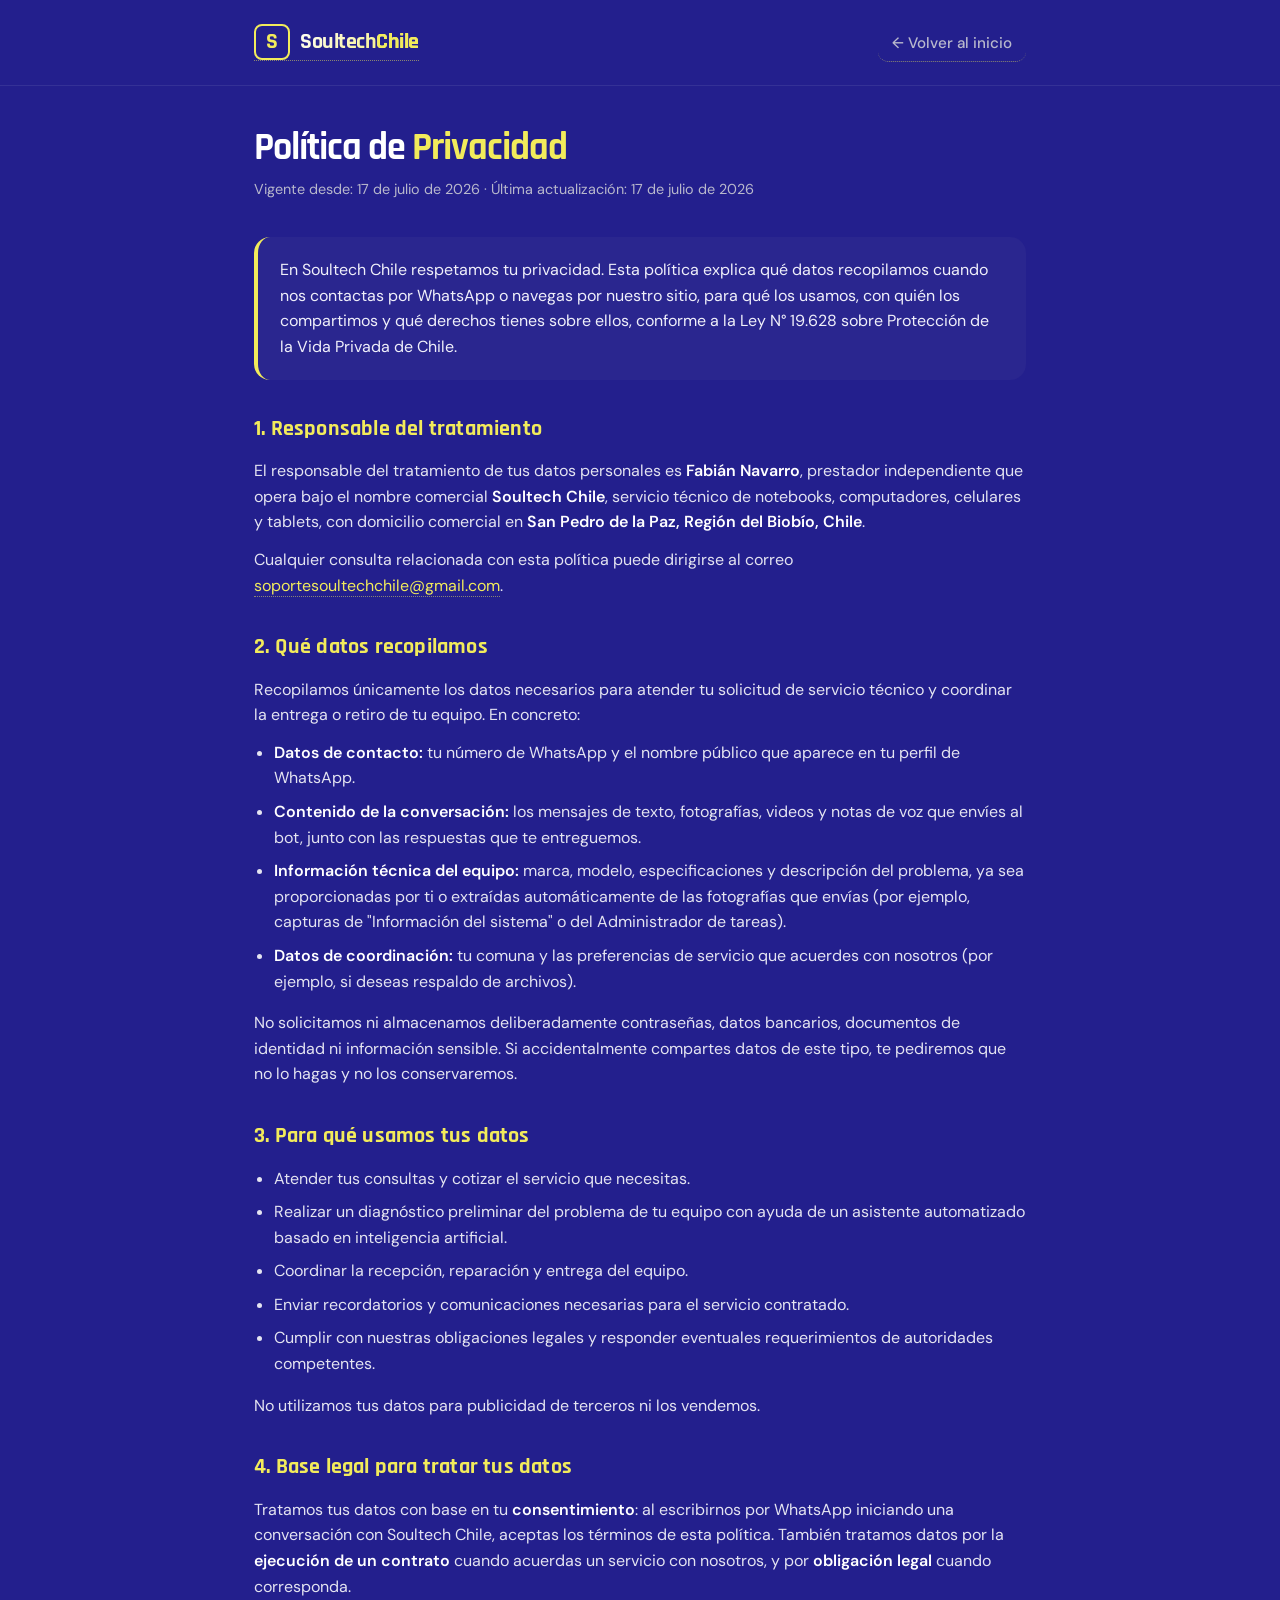
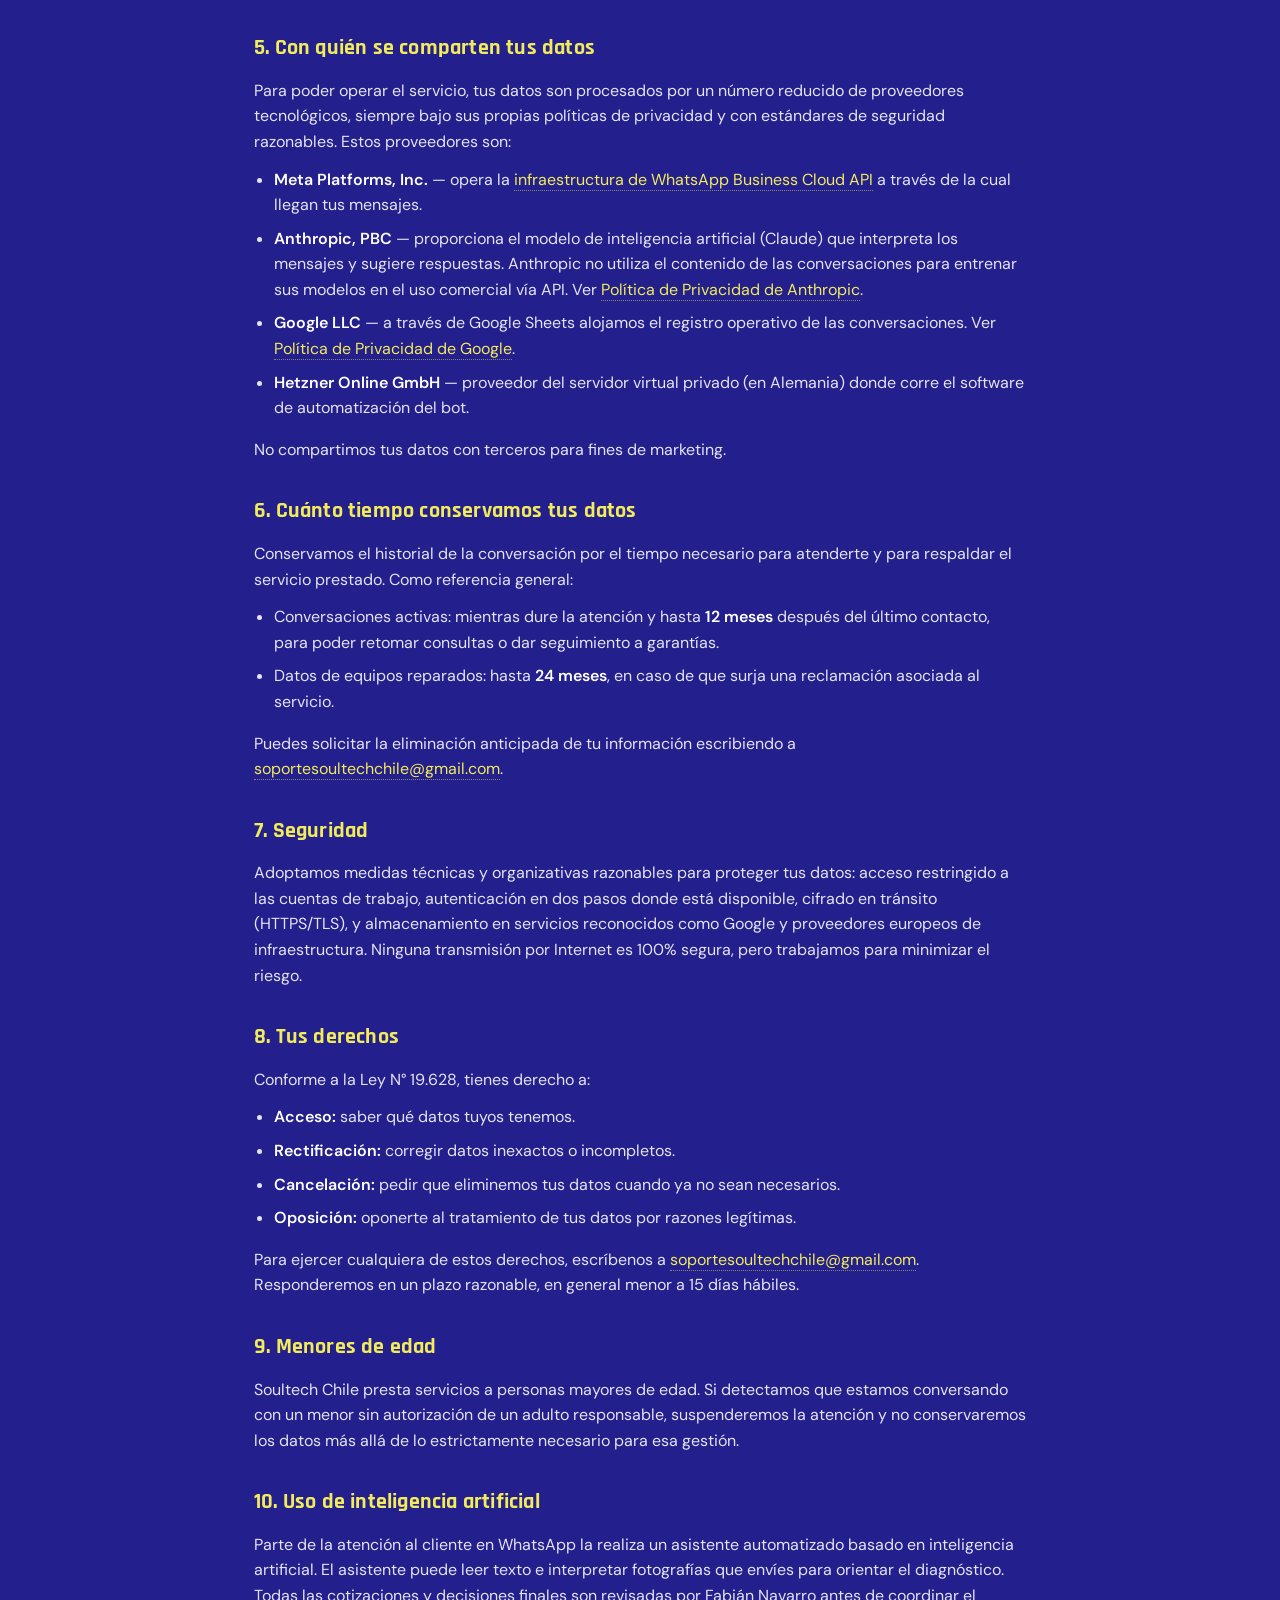
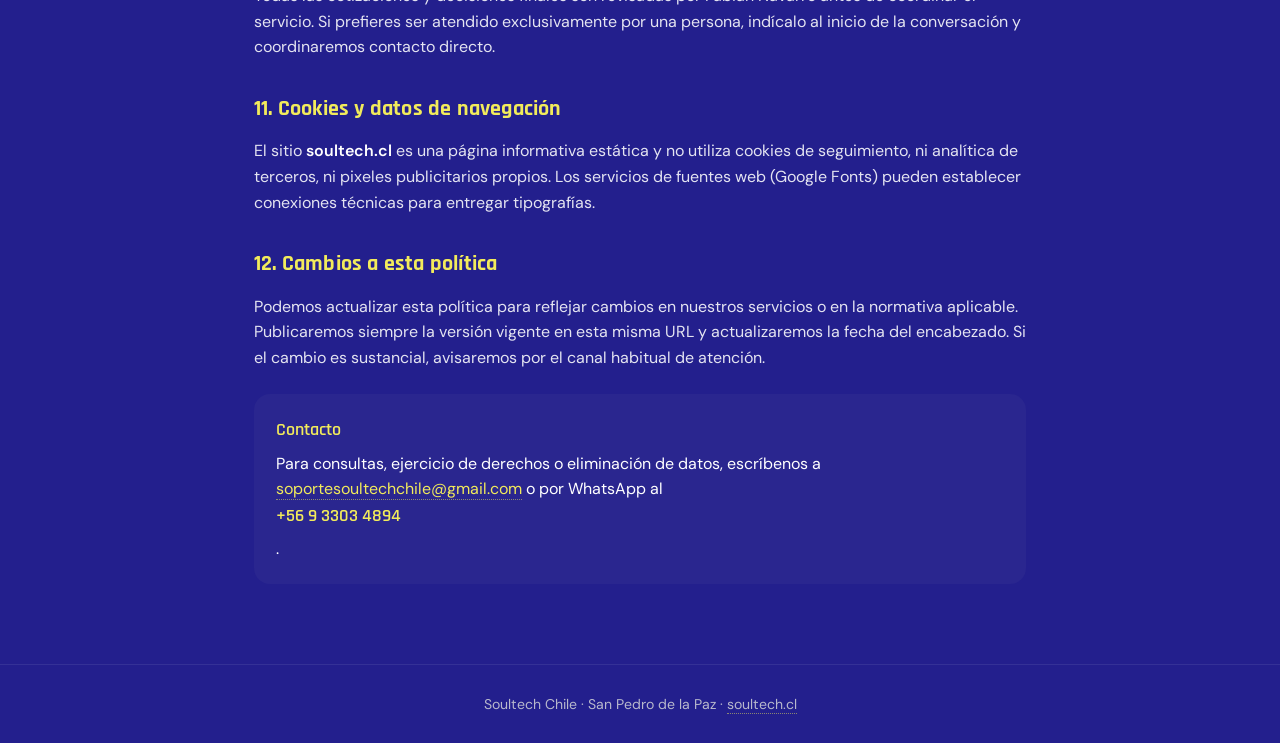
==== privacidad/index.html @ 0e3841fa "Create index.html" ====
<!DOCTYPE html>
<html lang="es">
<head>
<meta charset="UTF-8">
<meta name="viewport" content="width=device-width, initial-scale=1.0">
<title>Política de Privacidad | Soultech Chile</title>
<meta name="description" content="Cómo Soultech Chile trata los datos personales de sus clientes en la atención por WhatsApp y web.">
<meta name="robots" content="index, follow">
<link rel="canonical" href="https://soultech.cl/privacidad">
<link rel="icon" href="data:image/svg+xml,<svg xmlns='http://www.w3.org/2000/svg' viewBox='0 0 100 100'><rect width='100' height='100' rx='20' fill='%23231F8D'/><text x='50' y='72' font-size='60' text-anchor='middle' font-family='Arial' font-weight='800' fill='%23F2EB5B'>S</text></svg>">
<link rel="preconnect" href="https://fonts.googleapis.com">
<link rel="preconnect" href="https://fonts.gstatic.com" crossorigin>
<link href="https://fonts.googleapis.com/css2?family=Rajdhani:wght@600;700;800&family=DM+Sans:wght@400;500;600;700&display=swap" rel="stylesheet">
<style>
  *{margin:0;padding:0;box-sizing:border-box}
  :root{--yellow:#F2EB5B;--pink:#EC3580;--navy:#231F8D;--dark:#0A0C12;--white:#FFFFFF;--muted:#B8B8CC;--card:#2A268F;--radius:16px}
  html{scroll-behavior:smooth}
  body{font-family:'DM Sans',sans-serif;background:var(--navy);color:var(--white);line-height:1.6}
  .container{max-width:820px;margin:0 auto;padding:0 24px;width:100%}
  header{padding:24px 0;border-bottom:1px solid rgba(255,255,255,.08);margin-bottom:40px}
  header .container{display:flex;align-items:center;justify-content:space-between;gap:16px;flex-wrap:wrap}
  .logo{display:flex;align-items:center;gap:10px;text-decoration:none}
  .logo-mark{width:36px;height:36px;background:var(--navy);border:2px solid var(--yellow);border-radius:8px;display:flex;align-items:center;justify-content:center;font-family:'Rajdhani',sans-serif;font-weight:800;color:var(--yellow);font-size:22px;line-height:1}
  .logo-text{font-family:'Rajdhani',sans-serif;font-size:1.4rem;font-weight:800;letter-spacing:-.5px;background:linear-gradient(135deg,var(--white) 0%,var(--yellow) 100%);-webkit-background-clip:text;background-clip:text;color:transparent}
  .logo-text span{color:var(--yellow);background:none;-webkit-text-fill-color:var(--yellow)}
  nav a{color:var(--muted);text-decoration:none;font-weight:500;font-size:.95rem;padding:8px 14px;border-radius:10px;transition:.2s}
  nav a:hover{color:var(--white);background:rgba(255,255,255,.06)}
  main{padding-bottom:80px}
  h1{font-family:'Rajdhani',sans-serif;font-size:2.4rem;font-weight:800;letter-spacing:-1px;margin-bottom:8px;line-height:1.15}
  h1 .accent{color:var(--yellow)}
  .vigencia{color:var(--muted);font-size:.9rem;margin-bottom:36px}
  h2{font-family:'Rajdhani',sans-serif;font-size:1.35rem;font-weight:700;margin:32px 0 12px;color:var(--yellow);letter-spacing:.2px}
  h3{font-family:'DM Sans',sans-serif;font-size:1.02rem;font-weight:700;margin:18px 0 8px;color:var(--white)}
  p{margin-bottom:12px;color:#E4E4F1}
  ul{margin:8px 0 16px 20px}
  li{margin-bottom:8px;color:#E4E4F1}
  a{color:var(--yellow);text-decoration:none;border-bottom:1px dotted rgba(242,235,91,.5);transition:.2s}
  a:hover{color:var(--pink);border-bottom-color:var(--pink)}
  strong{color:var(--white);font-weight:600}
  .lead{background:var(--card);border-radius:var(--radius);padding:20px 22px;border-left:4px solid var(--yellow);margin-bottom:32px}
  .lead p{margin:0;color:#F0F0FA}
  .contacto{background:var(--card);border-radius:var(--radius);padding:22px;margin-top:24px}
  .contacto strong{display:block;margin-bottom:6px;color:var(--yellow);font-family:'Rajdhani',sans-serif;font-size:1.1rem}
  footer{border-top:1px solid rgba(255,255,255,.08);padding:28px 0;text-align:center;color:var(--muted);font-size:.88rem}
  footer a{color:var(--muted)}
  @media (max-width:520px){h1{font-size:2rem}nav a{font-size:.85rem;padding:6px 10px}}
</style>
</head>
<body>
<header>
  <div class="container">
    <a href="https://soultech.cl/" class="logo">
      <span class="logo-mark">S</span>
      <span class="logo-text">Soultech<span>Chile</span></span>
    </a>
    <nav>
      <a href="https://soultech.cl/">← Volver al inicio</a>
    </nav>
  </div>
</header>

<main>
<div class="container">

<h1>Política de <span class="accent">Privacidad</span></h1>
<p class="vigencia">Vigente desde: 17 de julio de 2026 · Última actualización: 17 de julio de 2026</p>

<div class="lead">
  <p>En Soultech Chile respetamos tu privacidad. Esta política explica qué datos recopilamos cuando nos contactas por WhatsApp o navegas por nuestro sitio, para qué los usamos, con quién los compartimos y qué derechos tienes sobre ellos, conforme a la Ley N° 19.628 sobre Protección de la Vida Privada de Chile.</p>
</div>

<h2>1. Responsable del tratamiento</h2>
<p>El responsable del tratamiento de tus datos personales es <strong>Fabián Navarro</strong>, prestador independiente que opera bajo el nombre comercial <strong>Soultech Chile</strong>, servicio técnico de notebooks, computadores, celulares y tablets, con domicilio comercial en <strong>San Pedro de la Paz, Región del Biobío, Chile</strong>.</p>
<p>Cualquier consulta relacionada con esta política puede dirigirse al correo <a href="mailto:soportesoultechchile@gmail.com">soportesoultechchile@gmail.com</a>.</p>

<h2>2. Qué datos recopilamos</h2>
<p>Recopilamos únicamente los datos necesarios para atender tu solicitud de servicio técnico y coordinar la entrega o retiro de tu equipo. En concreto:</p>
<ul>
  <li><strong>Datos de contacto:</strong> tu número de WhatsApp y el nombre público que aparece en tu perfil de WhatsApp.</li>
  <li><strong>Contenido de la conversación:</strong> los mensajes de texto, fotografías, videos y notas de voz que envíes al bot, junto con las respuestas que te entreguemos.</li>
  <li><strong>Información técnica del equipo:</strong> marca, modelo, especificaciones y descripción del problema, ya sea proporcionadas por ti o extraídas automáticamente de las fotografías que envías (por ejemplo, capturas de "Información del sistema" o del Administrador de tareas).</li>
  <li><strong>Datos de coordinación:</strong> tu comuna y las preferencias de servicio que acuerdes con nosotros (por ejemplo, si deseas respaldo de archivos).</li>
</ul>
<p>No solicitamos ni almacenamos deliberadamente contraseñas, datos bancarios, documentos de identidad ni información sensible. Si accidentalmente compartes datos de este tipo, te pediremos que no lo hagas y no los conservaremos.</p>

<h2>3. Para qué usamos tus datos</h2>
<ul>
  <li>Atender tus consultas y cotizar el servicio que necesitas.</li>
  <li>Realizar un diagnóstico preliminar del problema de tu equipo con ayuda de un asistente automatizado basado en inteligencia artificial.</li>
  <li>Coordinar la recepción, reparación y entrega del equipo.</li>
  <li>Enviar recordatorios y comunicaciones necesarias para el servicio contratado.</li>
  <li>Cumplir con nuestras obligaciones legales y responder eventuales requerimientos de autoridades competentes.</li>
</ul>
<p>No utilizamos tus datos para publicidad de terceros ni los vendemos.</p>

<h2>4. Base legal para tratar tus datos</h2>
<p>Tratamos tus datos con base en tu <strong>consentimiento</strong>: al escribirnos por WhatsApp iniciando una conversación con Soultech Chile, aceptas los términos de esta política. También tratamos datos por la <strong>ejecución de un contrato</strong> cuando acuerdas un servicio con nosotros, y por <strong>obligación legal</strong> cuando corresponda.</p>

<h2>5. Con quién se comparten tus datos</h2>
<p>Para poder operar el servicio, tus datos son procesados por un número reducido de proveedores tecnológicos, siempre bajo sus propias políticas de privacidad y con estándares de seguridad razonables. Estos proveedores son:</p>
<ul>
  <li><strong>Meta Platforms, Inc.</strong> — opera la <a href="https://www.whatsapp.com/legal/privacy-policy" target="_blank" rel="noopener">infraestructura de WhatsApp Business Cloud API</a> a través de la cual llegan tus mensajes.</li>
  <li><strong>Anthropic, PBC</strong> — proporciona el modelo de inteligencia artificial (Claude) que interpreta los mensajes y sugiere respuestas. Anthropic no utiliza el contenido de las conversaciones para entrenar sus modelos en el uso comercial vía API. Ver <a href="https://www.anthropic.com/legal/privacy" target="_blank" rel="noopener">Política de Privacidad de Anthropic</a>.</li>
  <li><strong>Google LLC</strong> — a través de Google Sheets alojamos el registro operativo de las conversaciones. Ver <a href="https://policies.google.com/privacy" target="_blank" rel="noopener">Política de Privacidad de Google</a>.</li>
  <li><strong>Hetzner Online GmbH</strong> — proveedor del servidor virtual privado (en Alemania) donde corre el software de automatización del bot.</li>
</ul>
<p>No compartimos tus datos con terceros para fines de marketing.</p>

<h2>6. Cuánto tiempo conservamos tus datos</h2>
<p>Conservamos el historial de la conversación por el tiempo necesario para atenderte y para respaldar el servicio prestado. Como referencia general:</p>
<ul>
  <li>Conversaciones activas: mientras dure la atención y hasta <strong>12 meses</strong> después del último contacto, para poder retomar consultas o dar seguimiento a garantías.</li>
  <li>Datos de equipos reparados: hasta <strong>24 meses</strong>, en caso de que surja una reclamación asociada al servicio.</li>
</ul>
<p>Puedes solicitar la eliminación anticipada de tu información escribiendo a <a href="mailto:soportesoultechchile@gmail.com">soportesoultechchile@gmail.com</a>.</p>

<h2>7. Seguridad</h2>
<p>Adoptamos medidas técnicas y organizativas razonables para proteger tus datos: acceso restringido a las cuentas de trabajo, autenticación en dos pasos donde está disponible, cifrado en tránsito (HTTPS/TLS), y almacenamiento en servicios reconocidos como Google y proveedores europeos de infraestructura. Ninguna transmisión por Internet es 100% segura, pero trabajamos para minimizar el riesgo.</p>

<h2>8. Tus derechos</h2>
<p>Conforme a la Ley N° 19.628, tienes derecho a:</p>
<ul>
  <li><strong>Acceso:</strong> saber qué datos tuyos tenemos.</li>
  <li><strong>Rectificación:</strong> corregir datos inexactos o incompletos.</li>
  <li><strong>Cancelación:</strong> pedir que eliminemos tus datos cuando ya no sean necesarios.</li>
  <li><strong>Oposición:</strong> oponerte al tratamiento de tus datos por razones legítimas.</li>
</ul>
<p>Para ejercer cualquiera de estos derechos, escríbenos a <a href="mailto:soportesoultechchile@gmail.com">soportesoultechchile@gmail.com</a>. Responderemos en un plazo razonable, en general menor a 15 días hábiles.</p>

<h2>9. Menores de edad</h2>
<p>Soultech Chile presta servicios a personas mayores de edad. Si detectamos que estamos conversando con un menor sin autorización de un adulto responsable, suspenderemos la atención y no conservaremos los datos más allá de lo estrictamente necesario para esa gestión.</p>

<h2>10. Uso de inteligencia artificial</h2>
<p>Parte de la atención al cliente en WhatsApp la realiza un asistente automatizado basado en inteligencia artificial. El asistente puede leer texto e interpretar fotografías que envíes para orientar el diagnóstico. Todas las cotizaciones y decisiones finales son revisadas por Fabián Navarro antes de coordinar el servicio. Si prefieres ser atendido exclusivamente por una persona, indícalo al inicio de la conversación y coordinaremos contacto directo.</p>

<h2>11. Cookies y datos de navegación</h2>
<p>El sitio <strong>soultech.cl</strong> es una página informativa estática y no utiliza cookies de seguimiento, ni analítica de terceros, ni pixeles publicitarios propios. Los servicios de fuentes web (Google Fonts) pueden establecer conexiones técnicas para entregar tipografías.</p>

<h2>12. Cambios a esta política</h2>
<p>Podemos actualizar esta política para reflejar cambios en nuestros servicios o en la normativa aplicable. Publicaremos siempre la versión vigente en esta misma URL y actualizaremos la fecha del encabezado. Si el cambio es sustancial, avisaremos por el canal habitual de atención.</p>

<div class="contacto">
  <strong>Contacto</strong>
  Para consultas, ejercicio de derechos o eliminación de datos, escríbenos a <a href="mailto:soportesoultechchile@gmail.com">soportesoultechchile@gmail.com</a> o por WhatsApp al <strong>+56 9 3303 4894</strong>.
</div>

</div>
</main>

<footer>
  <div class="container">
    Soultech Chile · San Pedro de la Paz · <a href="https://soultech.cl/">soultech.cl</a>
  </div>
</footer>

</body>
</html>
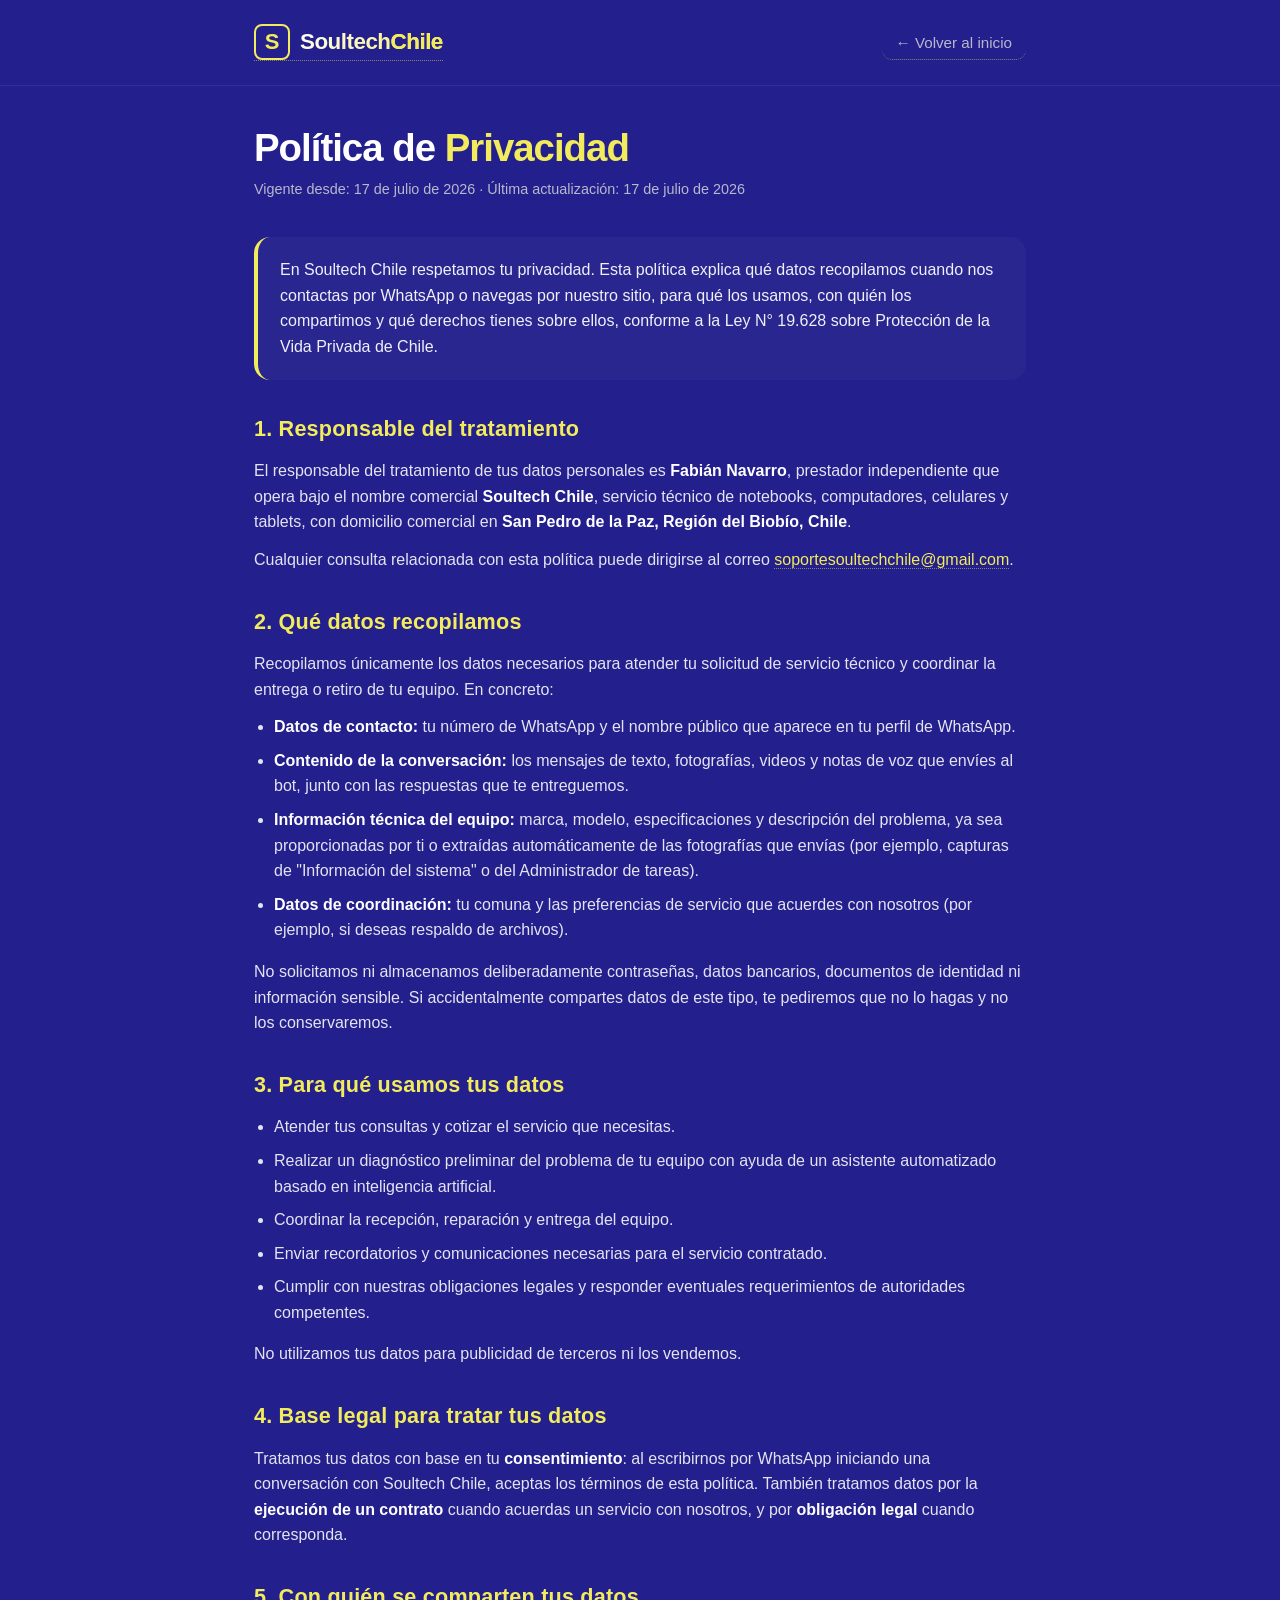
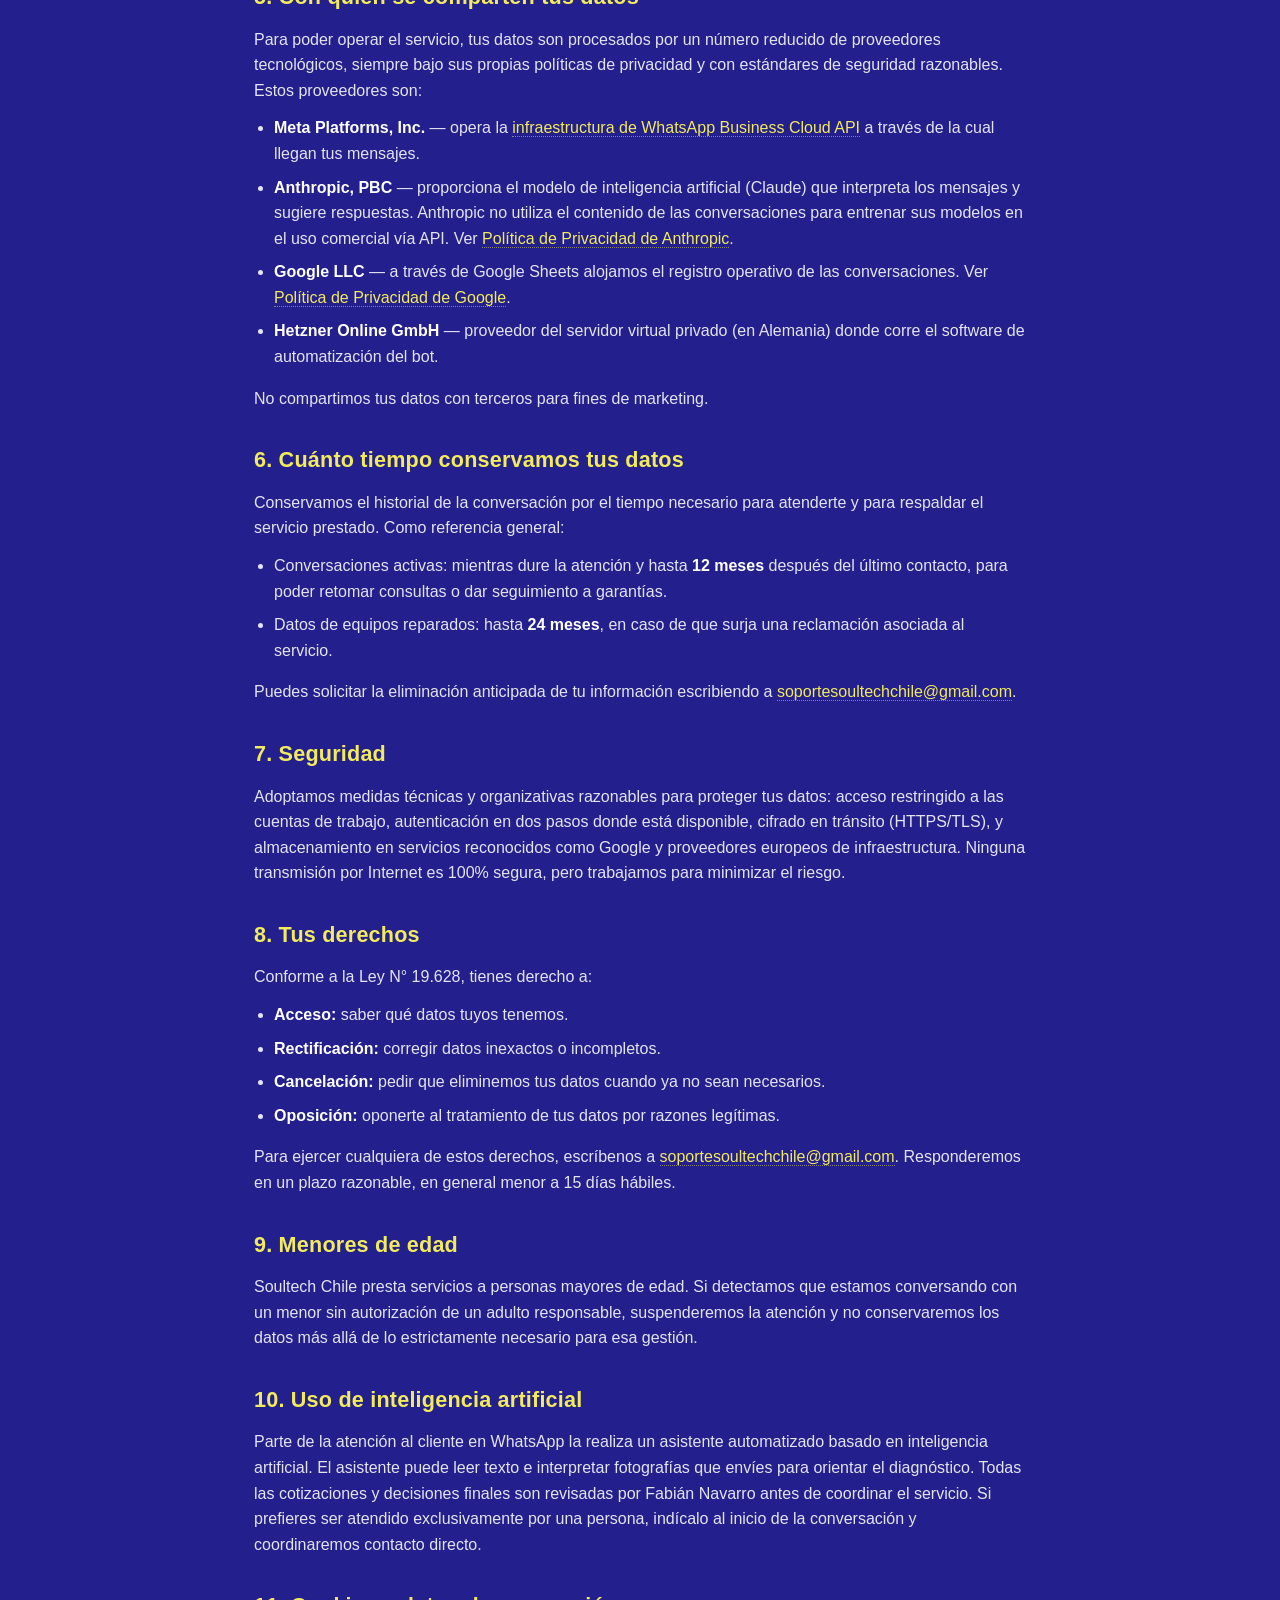
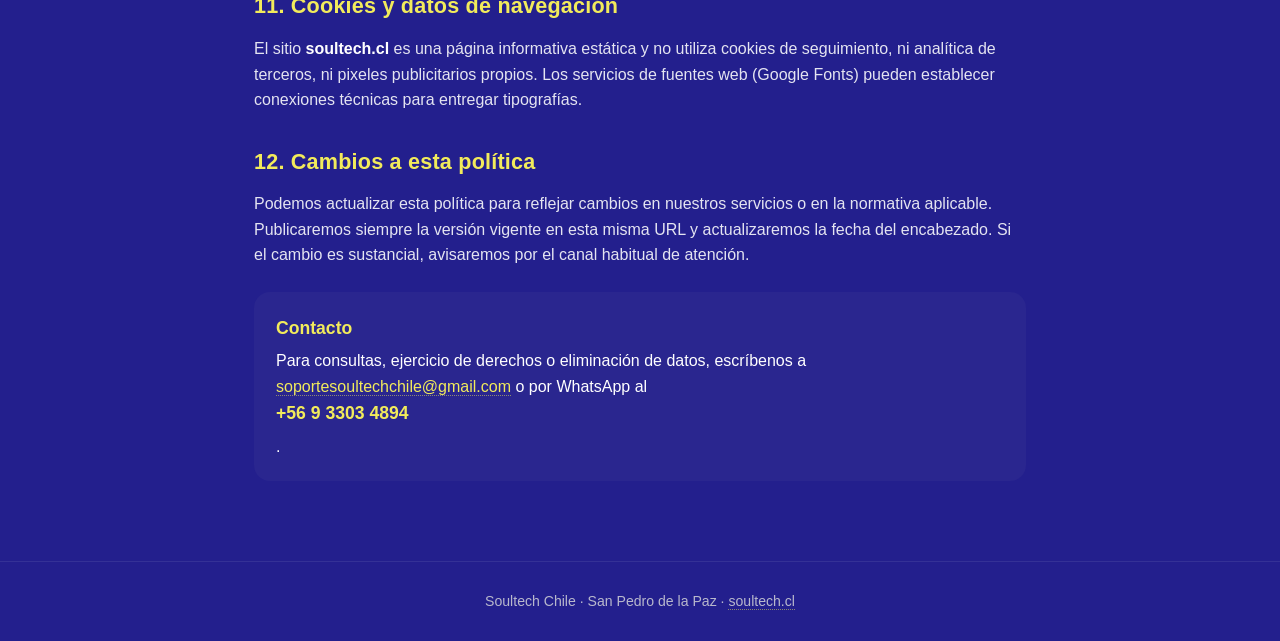
==== commit a84442c1: "Botones al bot de WhatsApp, línea directa y endurecimiento de seguridad - Cotizaciones van al bot (+" ====
--- a/privacidad/index.html
+++ b/privacidad/index.html
@@ -3,6 +3,8 @@
 <head>
 <meta charset="UTF-8">
 <meta name="viewport" content="width=device-width, initial-scale=1.0">
+<meta http-equiv="Content-Security-Policy" content="default-src 'none'; script-src 'none'; style-src 'self' 'unsafe-inline' https://fonts.googleapis.com; font-src https://fonts.gstatic.com; img-src 'self' data:; base-uri 'none'; form-action 'none'; object-src 'none'; upgrade-insecure-requests">
+<meta name="referrer" content="strict-origin-when-cross-origin">
 <title>Política de Privacidad | Soultech Chile</title>
 <meta name="description" content="Cómo Soultech Chile trata los datos personales de sus clientes en la atención por WhatsApp y web.">
 <meta name="robots" content="index, follow">
